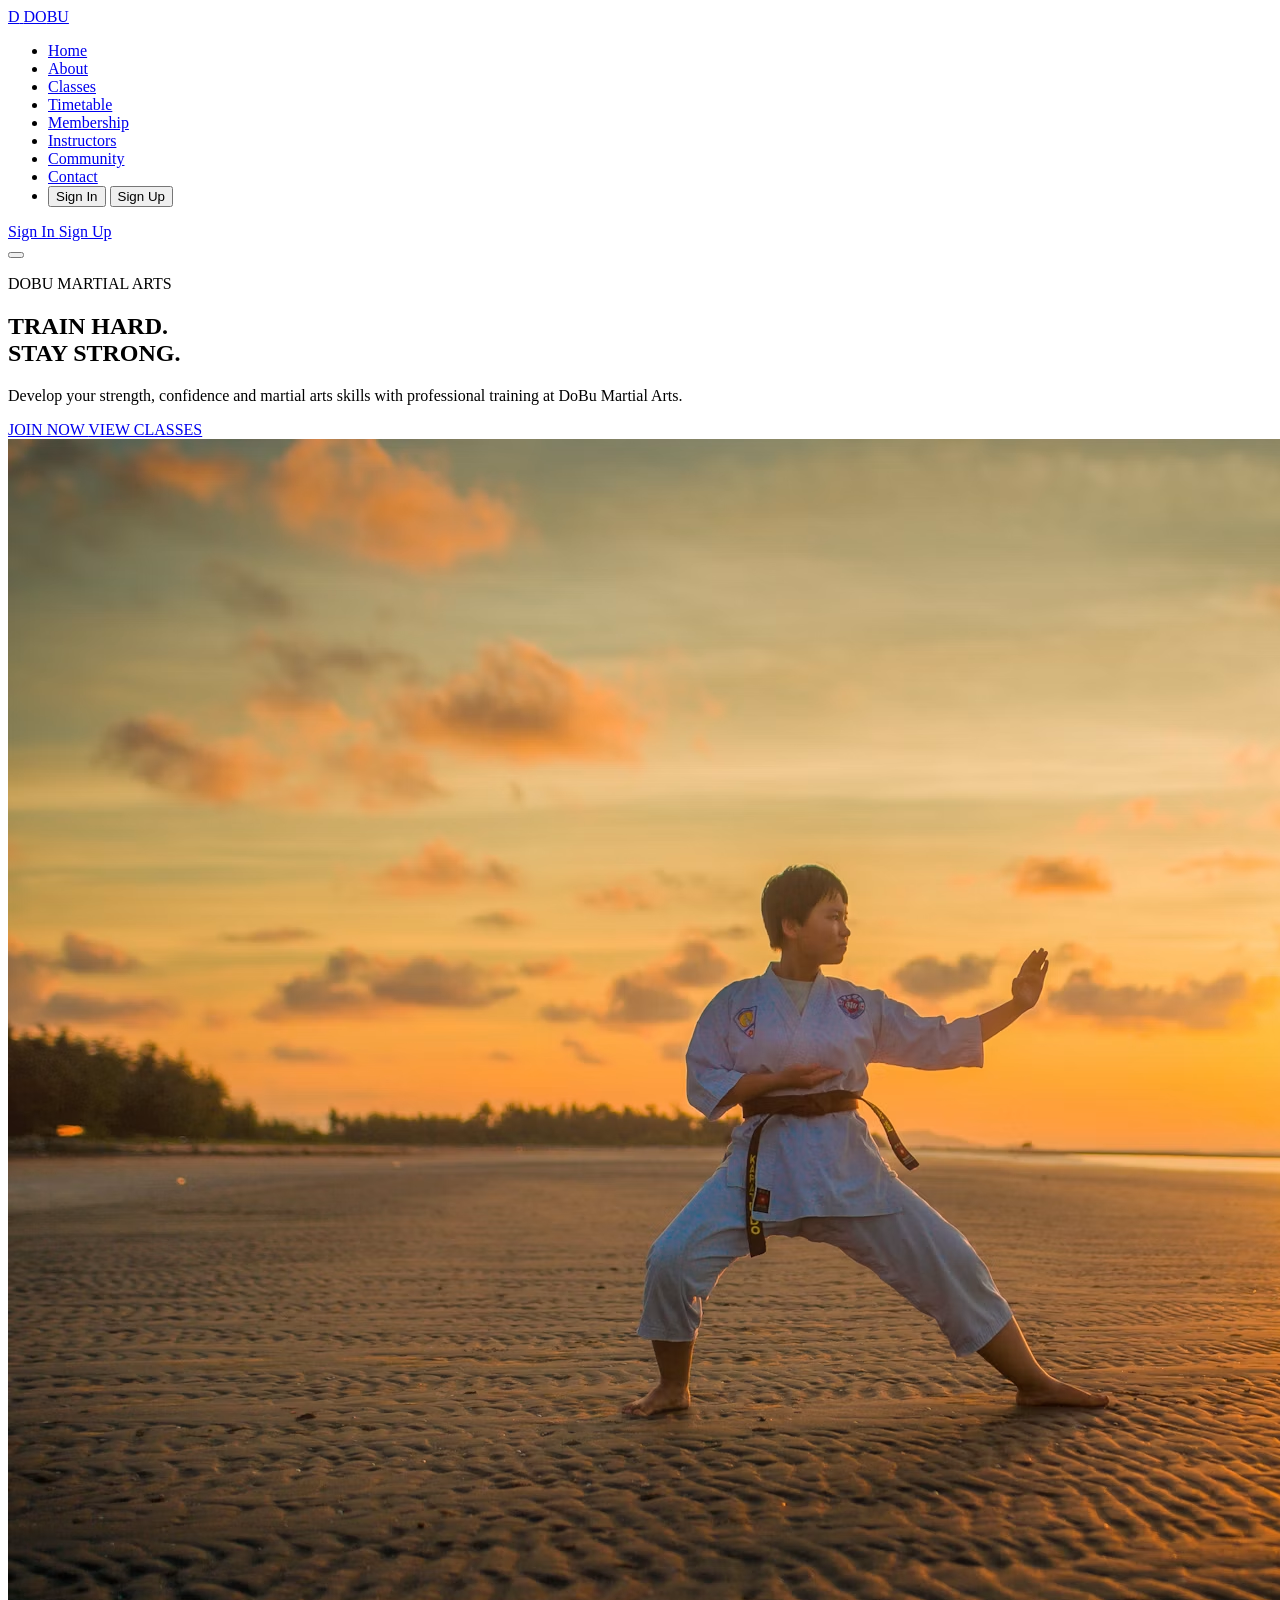
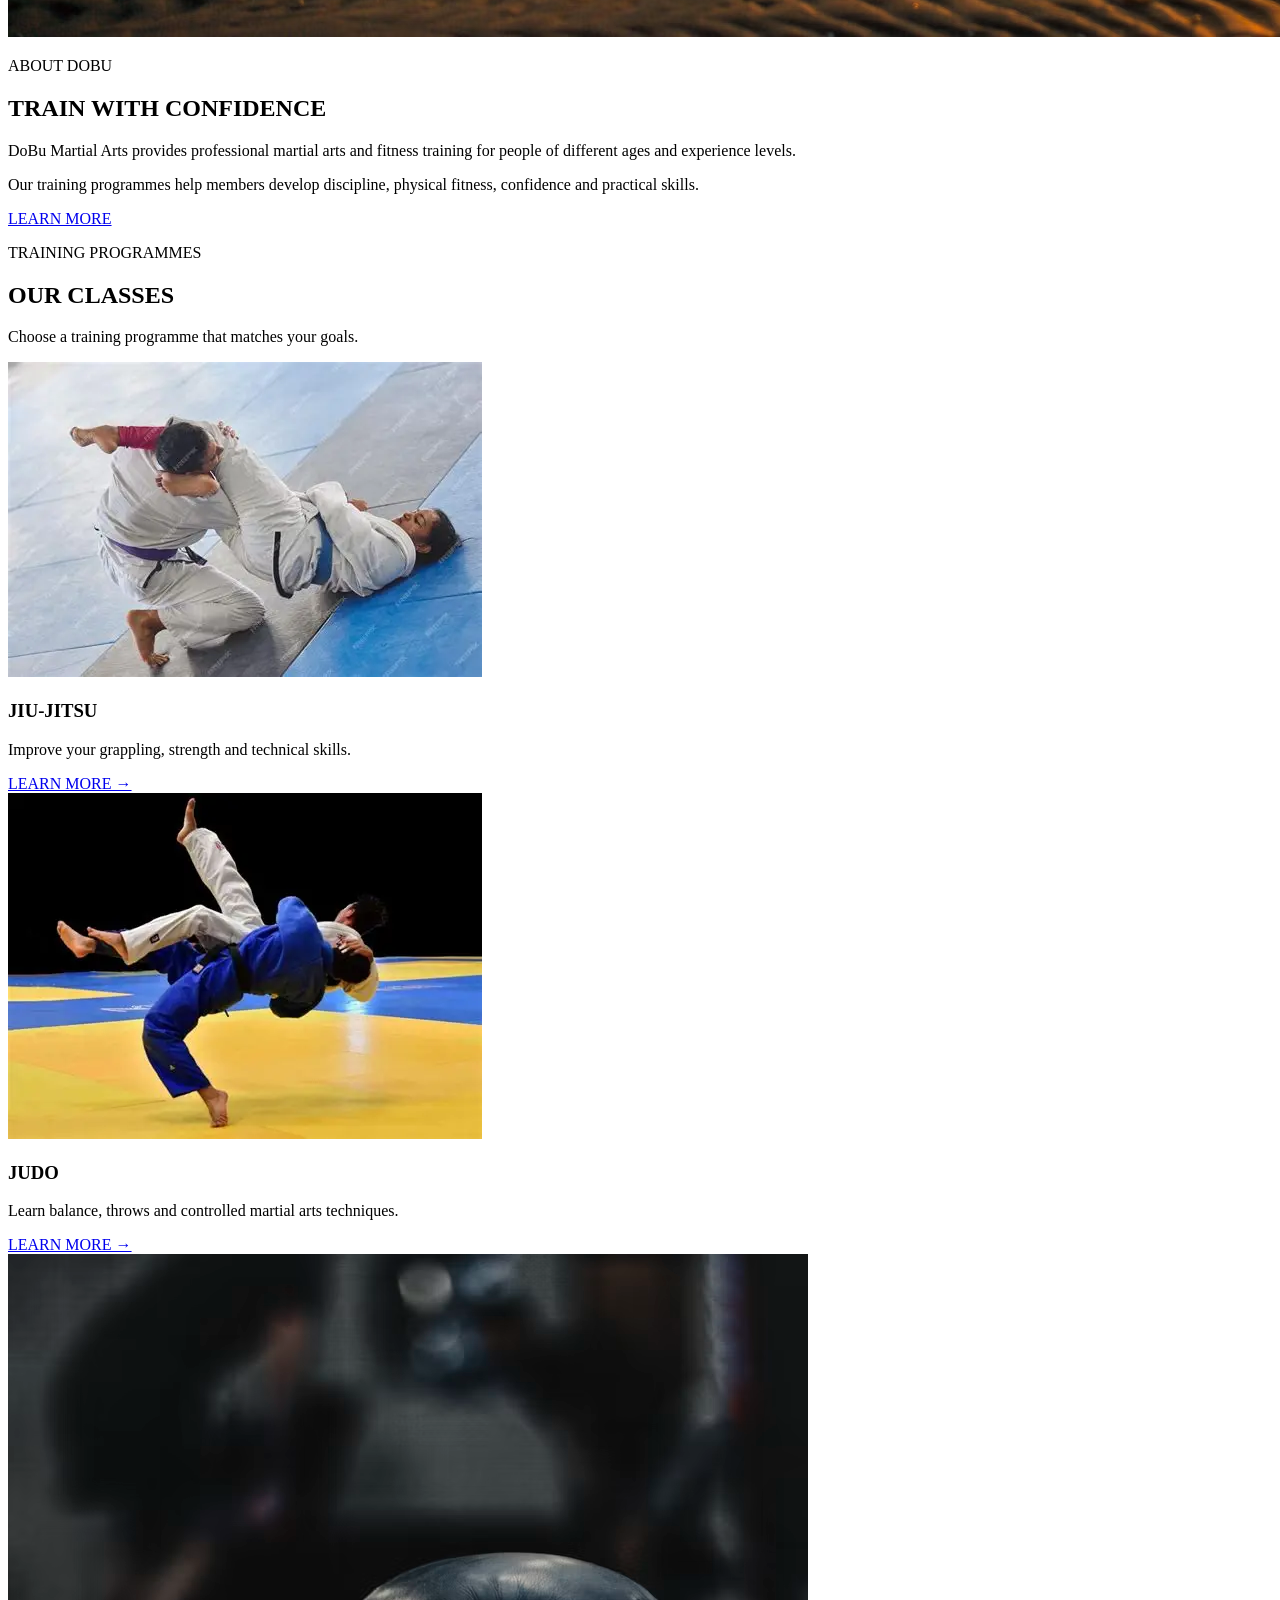
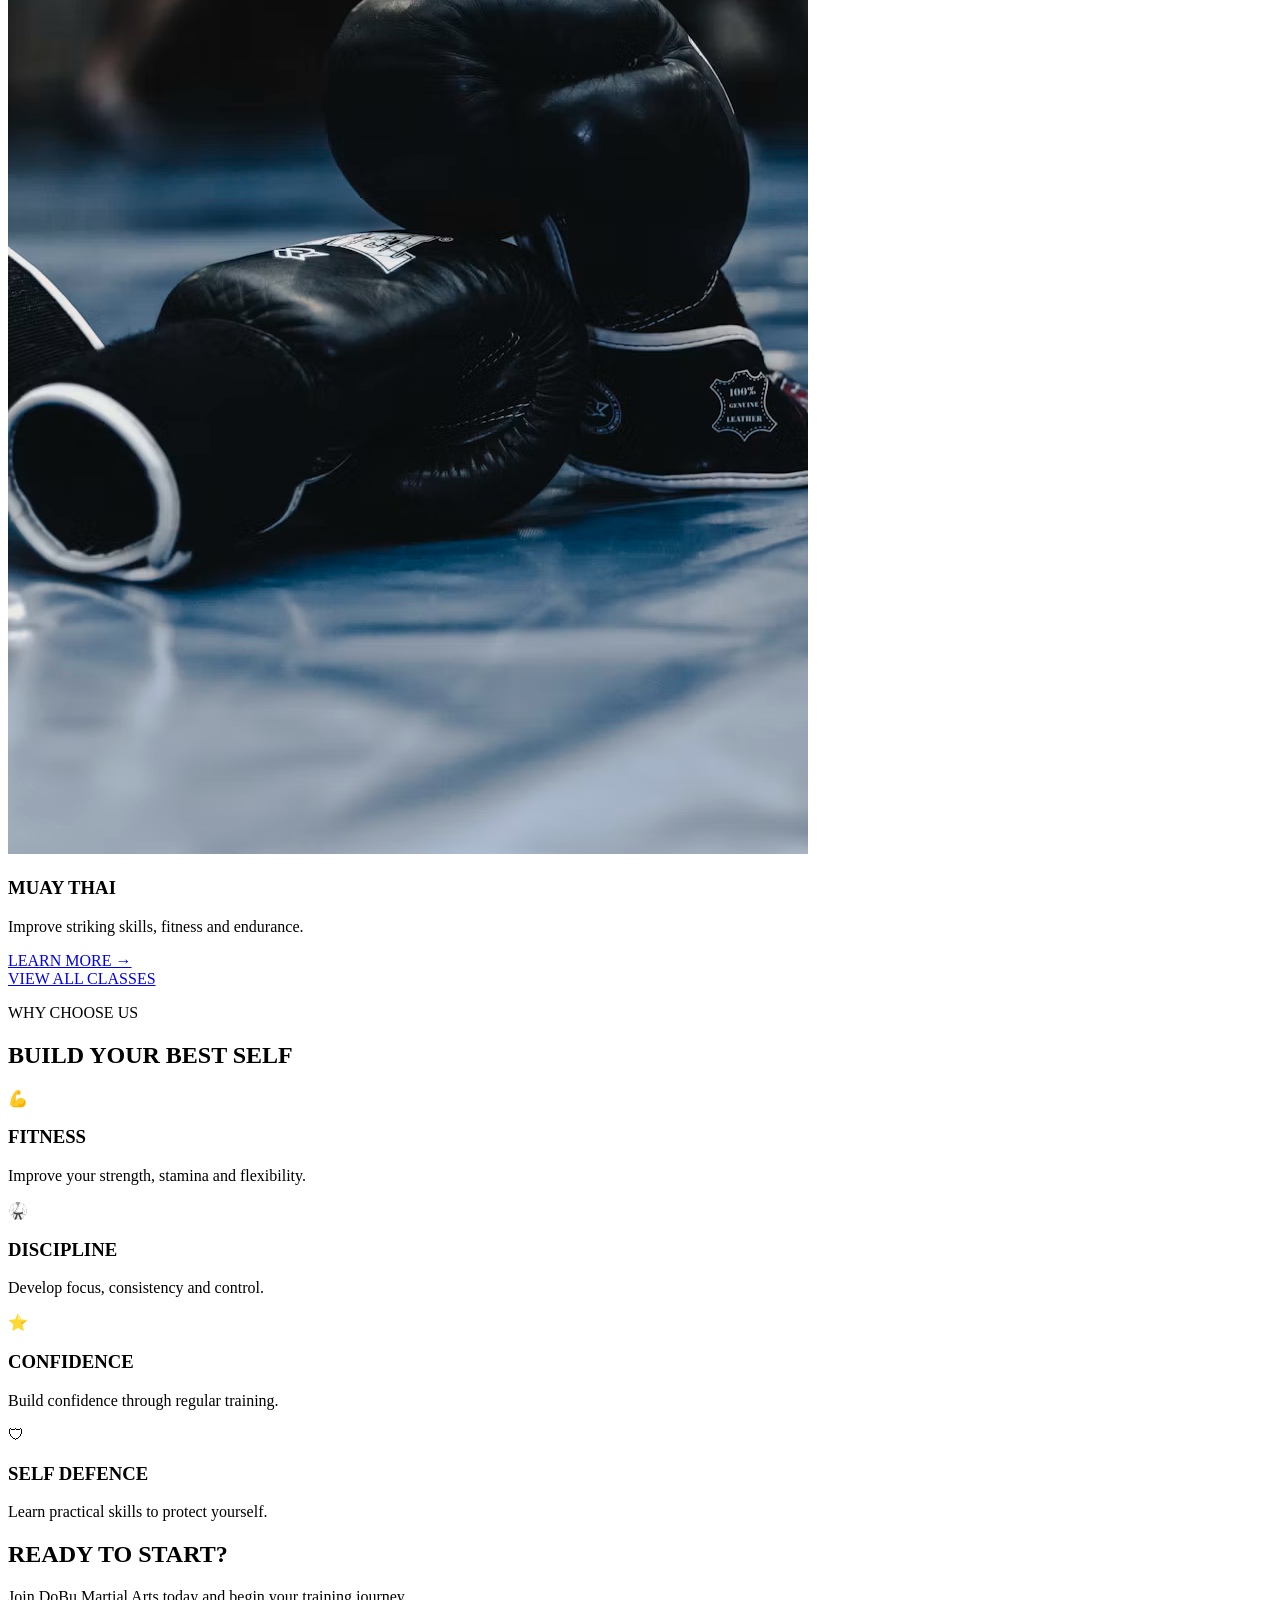
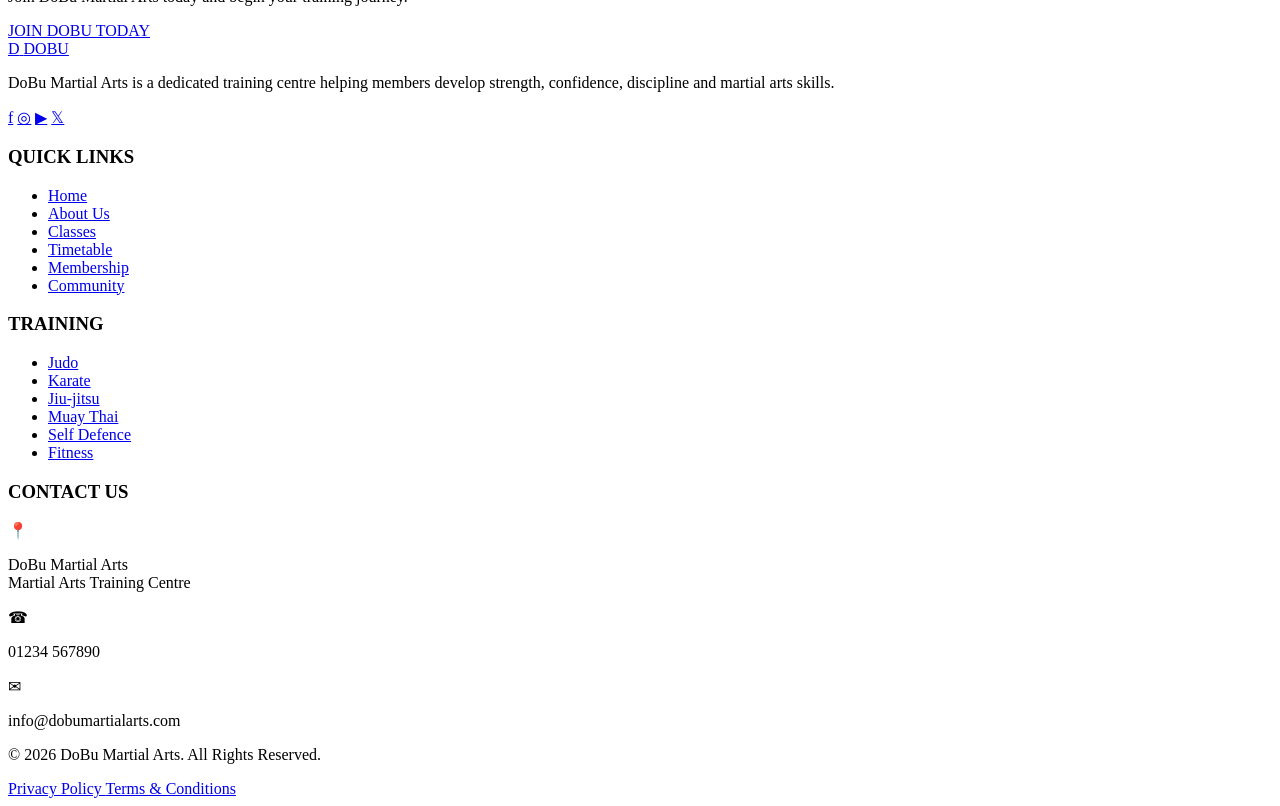
==== index.html @ dfca7b19 "Add files via upload" ====
<!DOCTYPE html>
<html lang="en">

<head>
    <meta charset="UTF-8">
    <meta name="viewport" content="width=device-width, initial-scale=1.0">

    <title>DoBu Martial Arts</title>

    <link rel="stylesheet" href="css/index.css">
    
</head>

<body>
    <!-- header -->

    <header class="main-header">
    <nav class="navbar">

        <!-- Logo -->
        <a href="index.html" class="logo">
            <span class="logo-mark">D</span>
            <span>DO<span class="red-text">BU</span></span>
        </a>

        <!-- Navigation Links -->
        <ul class="nav-menu" id="navMenu">

            <li>
                <a href="index.html">Home</a>
            </li>

            <li>
                <a href="about.html">About</a>
            </li>

            <li>
                <a href="classes.html">Classes</a>
            </li>

            <li>
                <a href="timetable.html">Timetable</a>
            </li>

            <li>
                <a href="membership.html">Membership</a>
            </li>

            <li>
                <a href="instructor.html">Instructors</a>
            </li>

            <li>
                <a href="community.html">Community</a>
            </li>

            <li>
                <a href="contact.html">Contact</a>
            </li>

            <!-- Mobile-Only Action Buttons Inside Menu -->
            <li class="mobile-nav-actions">
                <button type="button" class="login-btn" onclick="window.location.href='signin.html'">
                    Sign In
                </button>
                <button type="button" class="join-btn" onclick="window.location.href='signup.html'">
                    Sign Up
                </button>
            </li>

        </ul>

        <!-- Buttons -->
        <div class="nav-actions">

            <a href="signin.html" class="login-btn">
                Sign In
            </a>

            <a href="signup.html" class="join-btn">
                Sign Up
            </a>

        </div>

        <!-- Mobile Menu Button -->
        <button class="menu-toggle" id="menuToggle">
            <span></span>
            <span></span>
            <span></span>
        </button>

    </nav>
</header>



    <!-- hero -->

    <section class="hero">

        <div class="hero-overlay"></div>

        <div class="container hero-content">

            <p class="hero-small">
                DOBU MARTIAL ARTS
            </p>

            <h1>
                TRAIN HARD.<br>
                <span>STAY STRONG.</span>
            </h1>

            <p class="hero-description">

                Develop your strength, confidence and
                martial arts skills with professional
                training at DoBu Martial Arts.

            </p>


            <div class="hero-buttons">

                <a href="membership.html"
                   class="primary-btn">

                    JOIN NOW

                </a>


                <a href="classes.html"
                   class="secondary-btn">

                    VIEW CLASSES

                </a>

            </div>

        </div>

    </section>

    <!-- about -->
    <section class="about-section">

        <div class="container about-grid">


            <div class="about-image">

                <img
                    src="img/background.avif"
                    alt="Martial Arts Training"
                >

            </div>


            <div class="about-content">

                <p class="section-small">
                    ABOUT DOBU
                </p>

                <h2>
                    TRAIN WITH <span>CONFIDENCE</span>
                </h2>

                <p>

                    DoBu Martial Arts provides professional
                    martial arts and fitness training for
                    people of different ages and experience
                    levels.

                </p>

                <p>

                    Our training programmes help members
                    develop discipline, physical fitness,
                    confidence and practical skills.

                </p>


                <a href="about.html"
                   class="primary-btn">

                    LEARN MORE

                </a>

            </div>


        </div>

    </section>

    <!-- classes -->

    <section class="classes-section">

        <div class="container">


            <div class="section-heading">

                <p class="section-small">
                    TRAINING PROGRAMMES
                </p>

                <h2>
                    OUR <span>CLASSES</span>
                </h2>

                <p>
                    Choose a training programme that
                    matches your goals.
                </p>

            </div>



            <div class="class-grid">


                <!-- Class 1 -->

                <div class="class-card">
                    <img src="img/jujitsu.webp" alt="Jiu Jitsu">

                    <div class="class-content">

                        <h3>
                            JIU-JITSU
                        </h3>

                        <p>
                            Improve your grappling,
                            strength and technical skills.
                        </p>

                        <a href="classes.html">
                            LEARN MORE →
                        </a>

                    </div>

                </div>



                <!-- Class 2 -->

                <div class="class-card">
                    <img src="img/judo.webp" alt="Judo">

                    <div class="class-content">

                        <h3>
                            JUDO
                        </h3>

                        <p>
                            Learn balance, throws and
                            controlled martial arts techniques.
                        </p>

                        <a href="classes.html">
                            LEARN MORE →
                        </a>

                    </div>

                </div>



                <!-- Class 3 -->

                <div class="class-card">

                    <img
                        src="img/muaythai.avif"
                        alt="Muay Thai"
                    >

                    <div class="class-content">

                        <h3>
                            MUAY THAI
                        </h3>

                        <p>
                            Improve striking skills,
                            fitness and endurance.
                        </p>

                        <a href="classes.html">
                            LEARN MORE →
                        </a>

                    </div>

                </div>


            </div>



            <div class="center-btn">

                <a href="classes.html"
                   class="secondary-btn">

                    VIEW ALL CLASSES

                </a>

            </div>


        </div>

    </section>

    <!-- benefit -->

    <section class="benefits-section">

        <div class="container">


            <div class="section-heading">

                <p class="section-small">
                    WHY CHOOSE US
                </p>

                <h2>
                    BUILD YOUR <span>BEST SELF</span>
                </h2>

            </div>



            <div class="benefit-grid">


                <div class="benefit-card">

                    <div class="benefit-icon">
                        💪
                    </div>

                    <h3>
                        FITNESS
                    </h3>

                    <p>
                        Improve your strength,
                        stamina and flexibility.
                    </p>

                </div>



                <div class="benefit-card">

                    <div class="benefit-icon">
                        🥋
                    </div>

                    <h3>
                        DISCIPLINE
                    </h3>

                    <p>
                        Develop focus,
                        consistency and control.
                    </p>

                </div>



                <div class="benefit-card">

                    <div class="benefit-icon">
                        ⭐
                    </div>

                    <h3>
                        CONFIDENCE
                    </h3>

                    <p>
                        Build confidence through
                        regular training.
                    </p>

                </div>



                <div class="benefit-card">

                    <div class="benefit-icon">
                        🛡
                    </div>

                    <h3>
                        SELF DEFENCE
                    </h3>

                    <p>
                        Learn practical skills
                        to protect yourself.
                    </p>

                </div>


            </div>

        </div>

    </section>

    <!-- Cta -->

    <section class="cta-section">

        <div class="container">

            <h2>
                READY TO <span>START?</span>
            </h2>

            <p>
                Join DoBu Martial Arts today and
                begin your training journey.
            </p>


            <a href="signup.html"
               class="primary-btn">

                JOIN DOBU TODAY

            </a>

        </div>

    </section>

    <!-- footer -->

<footer class="dobu-footer">

    <div class="footer-top">

        <div class="footer-container">

            <!-- BRAND -->
            <div class="footer-brand">

                <a href="index.html" class="footer-logo">

                    <span class="footer-logo-mark">D</span>

                    <span>
                        DO<span>BU</span>
                    </span>

                </a>

                <p class="footer-description">
                    DoBu Martial Arts is a dedicated training
                    centre helping members develop strength,
                    confidence, discipline and martial arts skills.
                </p>


                <!-- SOCIAL MEDIA -->

                <div class="footer-social">

                    <a href="#" aria-label="Facebook">f</a>

                    <a href="#" aria-label="Instagram">◎</a>

                    <a href="#" aria-label="YouTube">▶</a>

                    <a href="#" aria-label="X">𝕏</a>

                </div>

            </div>


            <!-- QUICK LINKS -->

            <div class="footer-column">

                <h3>QUICK LINKS</h3>

                <ul>

                    <li>
                        <a href="index.html">Home</a>
                    </li>

                    <li>
                        <a href="about.html">About Us</a>
                    </li>

                    <li>
                        <a href="classes.html">Classes</a>
                    </li>

                    <li>
                        <a href="timetable.html">Timetable</a>
                    </li>

                    <li>
                        <a href="membership.html">Membership</a>
                    </li>

                    <li>
                        <a href="community.html">Community</a>
                    </li>

                </ul>

            </div>


            <!-- TRAINING -->

            <div class="footer-column">

                <h3>TRAINING</h3>

                <ul>

                    <li>
                        <a href="classes.html">
                            Judo
                        </a>
                    </li>

                    <li>
                        <a href="classes.html">
                            Karate
                        </a>
                    </li>

                    <li>
                        <a href="classes.html">
                            Jiu-jitsu
                        </a>
                    </li>

                    <li>
                        <a href="classes.html">
                            Muay Thai
                        </a>
                    </li>

                    <li>
                        <a href="classes.html">
                            Self Defence
                        </a>
                    </li>

                    <li>
                        <a href="classes.html">
                            Fitness
                        </a>
                    </li>

                </ul>

            </div>


            <!-- CONTACT -->

            <div class="footer-column contact-column">

                <h3>CONTACT US</h3>

                <div class="contact-item">

                    <span class="contact-icon">
                        📍
                    </span>

                    <p>
                        DoBu Martial Arts<br>
                        Martial Arts Training Centre
                    </p>

                </div>


                <div class="contact-item">

                    <span class="contact-icon">
                        ☎
                    </span>

                    <p>
                        01234 567890
                    </p>

                </div>


                <div class="contact-item">

                    <span class="contact-icon">
                        ✉
                    </span>

                    <p>
                        info@dobumartialarts.com
                    </p>

                </div>

            </div>

        </div>

    </div>

    <!-- footor button -->

    <div class="footer-bottom">

        <div class="footer-container footer-bottom-content">

            <p>
                © 2026 DoBu Martial Arts.
                All Rights Reserved.
            </p>

            <div class="footer-bottom-links">

                <a href="#">
                    Privacy Policy
                </a>

                <a href="#">
                    Terms & Conditions
                </a>

            </div>

        </div>

    </div>

</footer>


    <script src="Js/index.js"></script>

</body>

</html>
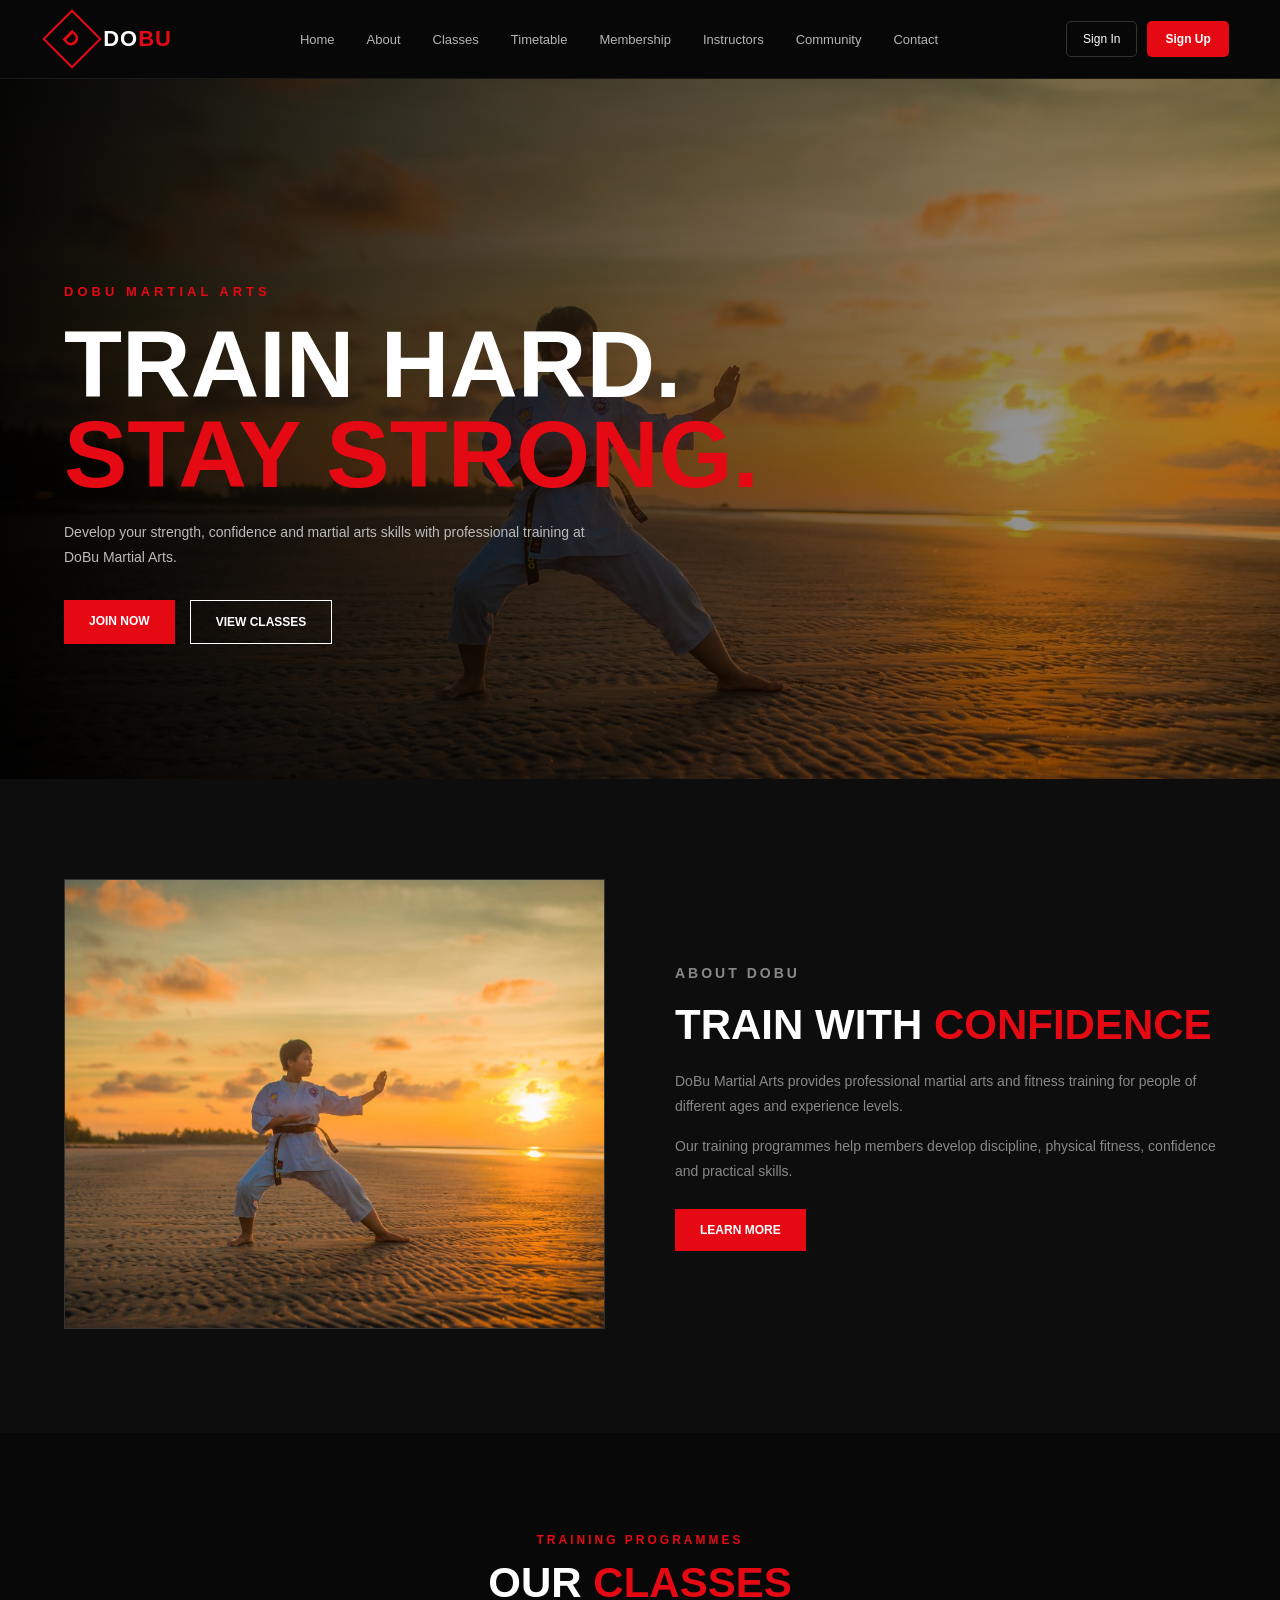
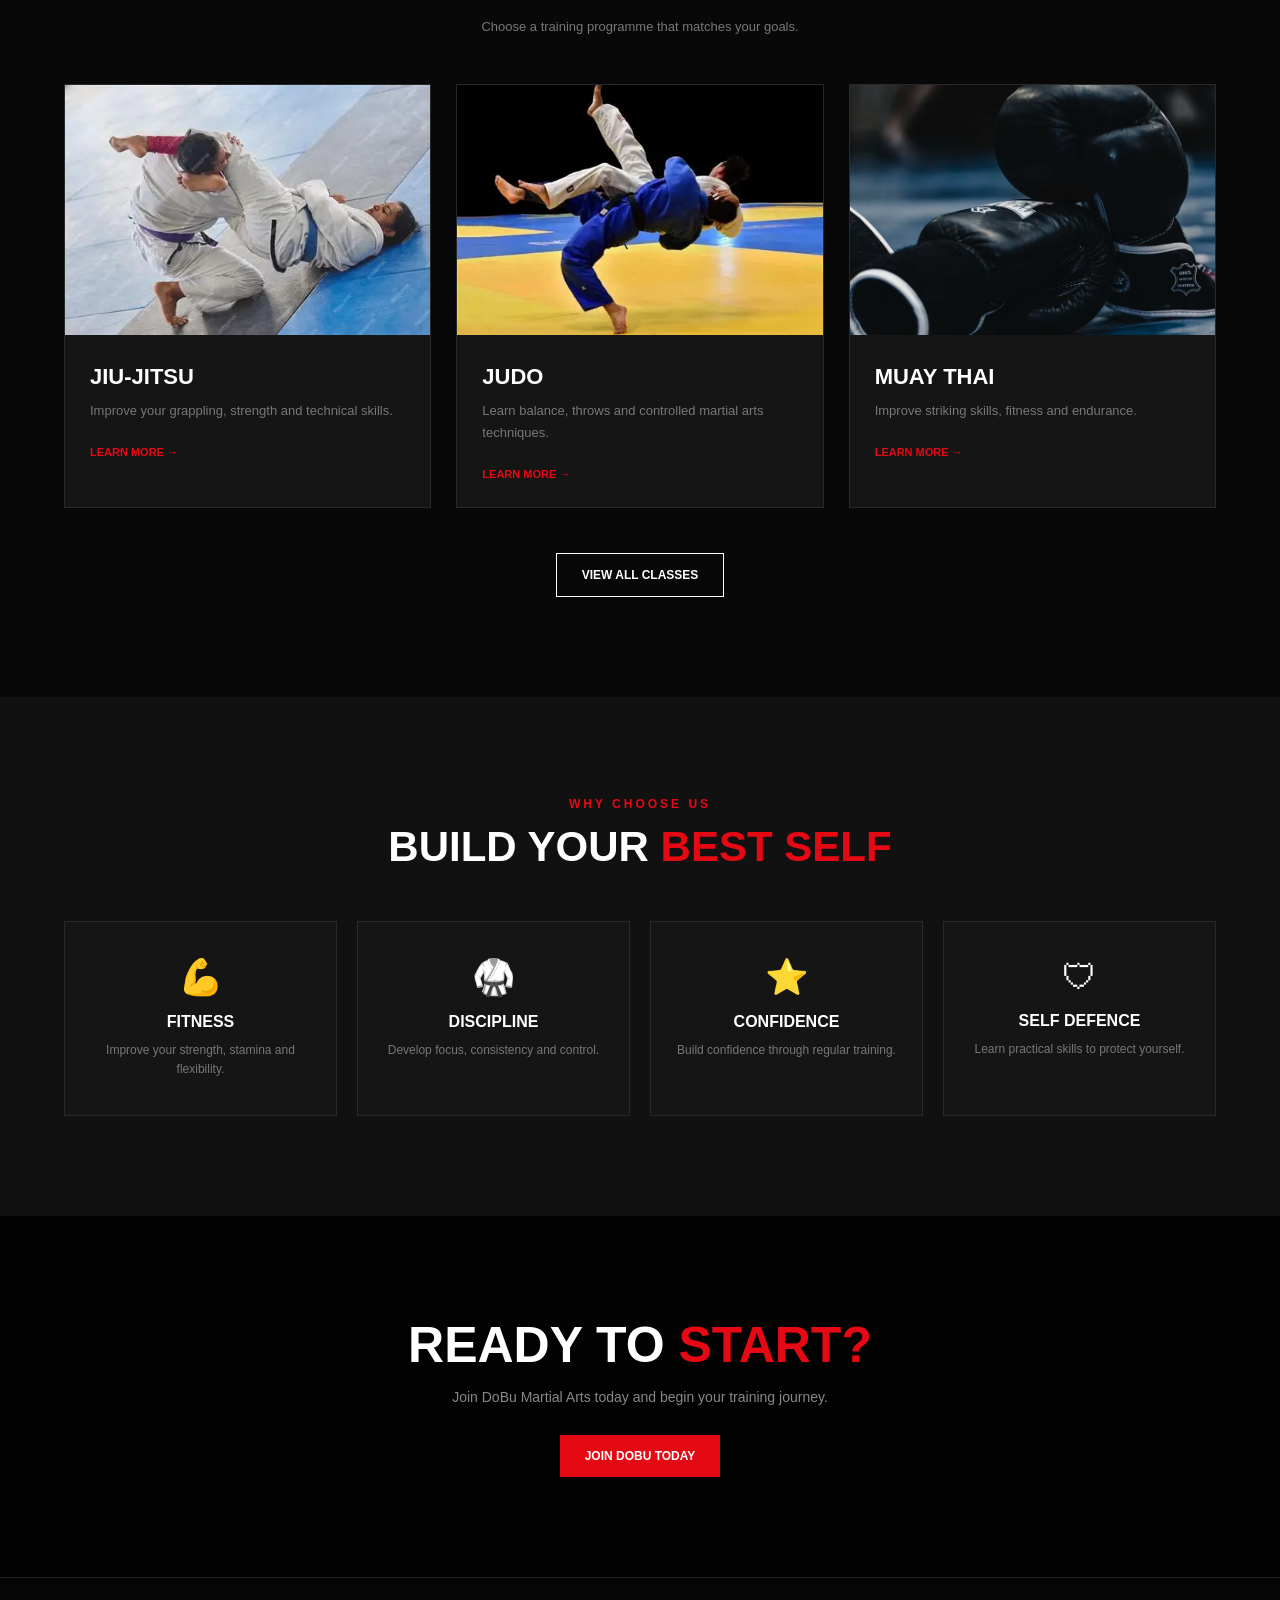
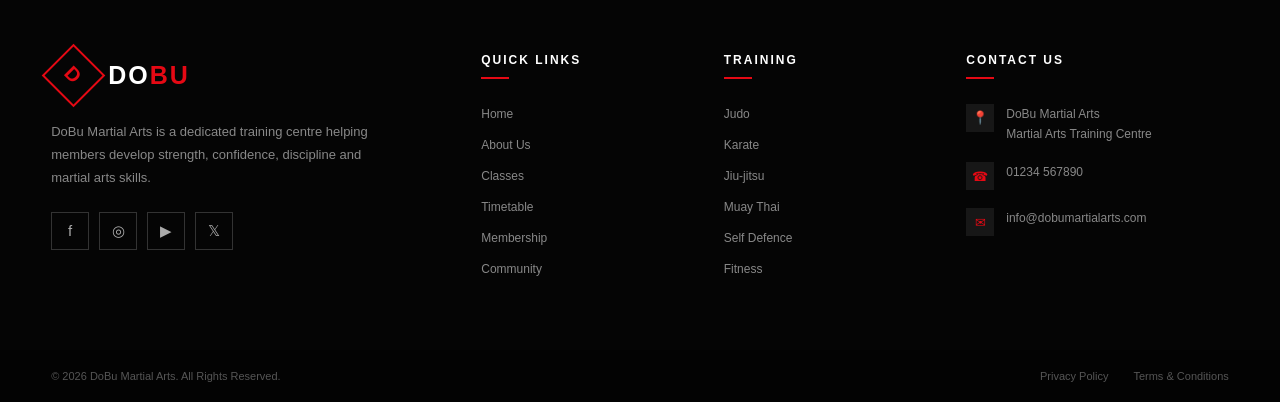
==== commit 7330e50d: "Add files via upload" ====
--- a/index.html
+++ b/index.html
@@ -7,7 +7,7 @@
 
     <title>DoBu Martial Arts</title>
 
-    <link rel="stylesheet" href="css/index.css">
+    <link rel="stylesheet" href="CSS/index.css">
     
 </head>
 
--- a/CSS/index.css
+++ b/CSS/index.css
@@ -0,0 +1,1314 @@
+/* =========================
+   RESET
+========================= */
+
+* {
+    margin: 0;
+    padding: 0;
+    box-sizing: border-box;
+}
+
+html {
+    scroll-behavior: smooth;
+}
+
+body {
+    font-family: Arial, Helvetica, sans-serif;
+    background: #080808;
+    color: white;
+}
+
+:root {
+    --red: #e50914;
+    --dark-red: #b20710;
+    --black: #080808;
+    --dark: #111;
+    --card: #151515;
+    --gray: #888;
+}
+
+a {
+    text-decoration: none;
+    color: inherit;
+}
+
+.container {
+    width: 90%;
+    max-width: 1200px;
+    margin: auto;
+}
+
+/* =========================
+   NAVBAR
+========================= */
+
+* {
+    margin: 0;
+    padding: 0;
+    box-sizing: border-box;
+}
+
+.main-header {
+    width: 100%;
+    position: sticky;
+    top: 0;
+    z-index: 1000;
+
+    background: rgba(8, 8, 8, 0.95);
+
+    border-bottom: 1px solid rgba(255, 255, 255, 0.08);
+
+    backdrop-filter: blur(10px);
+}
+
+.navbar {
+    width: 92%;
+    max-width: 1300px;
+    height: 78px;
+
+    margin: auto;
+
+    display: flex;
+    align-items: center;
+    justify-content: space-between;
+}
+
+
+/* =========================
+   LOGO
+========================= */
+
+.logo {
+    display: flex;
+    align-items: center;
+    gap: 10px;
+
+    color: white;
+
+    text-decoration: none;
+
+    font-size: 22px;
+    font-weight: 800;
+
+    letter-spacing: 1px;
+}
+
+.logo-mark {
+    width: 42px;
+    height: 42px;
+
+    display: flex;
+    justify-content: center;
+    align-items: center;
+
+    border: 2px solid #e50914;
+
+    color: #e50914;
+
+    font-size: 20px;
+
+    transform: rotate(45deg);
+}
+
+.logo-mark::first-letter {
+    transform: rotate(-45deg);
+}
+
+.red-text {
+    color: #e50914;
+}
+
+
+/* =========================
+   NAVIGATION LINKS
+========================= */
+
+.nav-menu {
+    display: flex;
+    align-items: center;
+
+    gap: 8px;
+
+    list-style: none;
+}
+
+.nav-menu a {
+    position: relative;
+
+    display: block;
+
+    padding: 10px 12px;
+
+    color: #b5b5b5;
+
+    text-decoration: none;
+
+    font-size: 13px;
+
+    transition: 0.3s;
+}
+
+.nav-menu a::after {
+    content: "";
+
+    position: absolute;
+
+    left: 50%;
+    bottom: 3px;
+
+    width: 0;
+    height: 2px;
+
+    background: #e50914;
+
+    transform: translateX(-50%);
+
+    transition: 0.3s;
+}
+
+.nav-menu a:hover {
+    color: white;
+}
+
+.nav-menu a:hover::after,
+.nav-menu a.active::after {
+    width: 65%;
+}
+
+.nav-menu a.active {
+    color: #e50914;
+}
+
+
+/* =========================
+   BUTTONS
+========================= */
+
+.nav-actions {
+    display: flex;
+    align-items: center;
+    gap: 10px;
+}
+
+.login-btn {
+    padding: 10px 16px;
+
+    color: white;
+
+    border: 1px solid #333;
+
+    border-radius: 5px;
+
+    text-decoration: none;
+
+    font-size: 12px;
+
+    transition: 0.3s;
+}
+
+.login-btn:hover {
+    border-color: #e50914;
+
+    color: #e50914;
+}
+
+.join-btn {
+    padding: 11px 18px;
+
+    background: #e50914;
+
+    color: white;
+
+    border-radius: 5px;
+
+    text-decoration: none;
+
+    font-size: 12px;
+    font-weight: bold;
+
+    transition: 0.3s;
+}
+
+.join-btn:hover {
+    background: #bb0710;
+
+    transform: translateY(-2px);
+}
+
+.mobile-nav-actions {
+    display: none;
+}
+
+
+/* =========================
+   MOBILE MENU BUTTON
+========================= */
+
+.menu-toggle {
+    display: none;
+
+    width: 42px;
+    height: 42px;
+
+    background: transparent;
+
+    border: 1px solid #333;
+
+    cursor: pointer;
+
+    border-radius: 5px;
+}
+
+.menu-toggle span {
+    display: block;
+
+    width: 20px;
+    height: 2px;
+
+    background: white;
+
+    margin: 5px auto;
+
+    transition: 0.3s;
+}
+
+
+
+/* =========================
+   HERO
+========================= */
+
+.hero {
+
+    min-height: 700px;
+
+    position: relative;
+
+    display: flex;
+
+    align-items: center;
+
+    background:
+
+        url("../img/background.avif")
+
+        center / cover;
+}
+
+.hero-overlay {
+
+    position: absolute;
+
+    inset: 0;
+
+    background:
+
+        linear-gradient(
+            90deg,
+            rgba(0,0,0,0.95),
+            rgba(0,0,0,0.6),
+            rgba(0,0,0,0.3)
+        );
+}
+
+.hero-content {
+
+    position: relative;
+
+    z-index: 2;
+
+    padding-top: 70px;
+}
+
+.hero-small {
+
+    color: var(--red);
+
+    letter-spacing: 4px;
+
+    font-size: 13px;
+
+    font-weight: bold;
+}
+
+.hero h1 {
+
+    font-size: clamp(55px, 8vw, 95px);
+
+    line-height: 0.95;
+
+    margin: 20px 0;
+
+    font-weight: 900;
+}
+
+.hero h1 span {
+
+    color: var(--red);
+}
+
+.hero-description {
+
+    max-width: 550px;
+
+    color: #bbb;
+
+    line-height: 1.8;
+
+    font-size: 14px;
+}
+
+
+/* HERO BUTTONS */
+
+.hero-buttons {
+
+    display: flex;
+
+    gap: 15px;
+
+    margin-top: 30px;
+}
+
+.primary-btn {
+
+    display: inline-block;
+
+    background: var(--red);
+
+    padding: 14px 25px;
+
+    font-size: 12px;
+
+    font-weight: bold;
+
+    transition: 0.3s;
+}
+
+.primary-btn:hover {
+
+    background: var(--dark-red);
+
+    transform: translateY(-3px);
+}
+
+.secondary-btn {
+
+    display: inline-block;
+
+    border: 1px solid white;
+
+    padding: 14px 25px;
+
+    font-size: 12px;
+
+    font-weight: bold;
+
+    transition: 0.3s;
+}
+
+.secondary-btn:hover {
+
+    background: white;
+
+    color: black;
+}
+
+
+/* =========================
+   ABOUT
+========================= */
+
+.about-section {
+
+    padding: 100px 0;
+
+    background: #0d0d0d;
+}
+
+.about-grid {
+
+    display: grid;
+
+    grid-template-columns: 1fr 1fr;
+
+    gap: 70px;
+
+    align-items: center;
+}
+
+.about-image img {
+
+    width: 100%;
+
+    height: 450px;
+
+    object-fit: cover;
+
+    border: 1px solid #333;
+}
+
+.section-small {
+
+    color: var(--red);
+
+    font-size: 12px;
+
+    letter-spacing: 3px;
+
+    font-weight: bold;
+
+    margin-bottom: 12px;
+}
+
+.about-content h2 {
+
+    font-size: 42px;
+
+    margin-bottom: 20px;
+}
+
+.about-content h2 span {
+
+    color: var(--red);
+}
+
+.about-content p {
+
+    color: #888;
+
+    font-size: 14px;
+
+    line-height: 1.8;
+
+    margin-bottom: 15px;
+}
+
+.about-content .primary-btn {
+
+    margin-top: 10px;
+}
+
+
+/* =========================
+   SECTION HEADING
+========================= */
+
+.section-heading {
+
+    text-align: center;
+
+    margin-bottom: 50px;
+}
+
+.section-heading h2 {
+
+    font-size: 42px;
+
+    margin-bottom: 12px;
+}
+
+.section-heading h2 span {
+
+    color: var(--red);
+}
+
+.section-heading > p:last-child {
+
+    color: #777;
+
+    font-size: 13px;
+}
+
+
+/* =========================
+   CLASSES
+========================= */
+
+.classes-section {
+
+    padding: 100px 0;
+
+    background: #080808;
+}
+
+.class-grid {
+
+    display: grid;
+
+    grid-template-columns: repeat(3, 1fr);
+
+    gap: 25px;
+}
+
+.class-card {
+
+    background: var(--card);
+
+    border: 1px solid #292929;
+
+    overflow: hidden;
+
+    transition: 0.4s;
+}
+
+.class-card:hover {
+
+    transform: translateY(-10px);
+
+    border-color: var(--red);
+}
+
+.class-card img {
+
+    width: 100%;
+
+    height: 250px;
+
+    object-fit: cover;
+
+    transition: 0.5s;
+}
+
+.class-card:hover img {
+
+    transform: scale(1.08);
+}
+
+.class-content {
+
+    padding: 25px;
+}
+
+.class-content h3 {
+
+    font-size: 22px;
+
+    margin-bottom: 10px;
+}
+
+.class-content p {
+
+    color: #777;
+
+    font-size: 13px;
+
+    line-height: 1.7;
+
+    margin-bottom: 20px;
+}
+
+.class-content a {
+
+    color: var(--red);
+
+    font-size: 11px;
+
+    font-weight: bold;
+}
+
+.center-btn {
+
+    text-align: center;
+
+    margin-top: 45px;
+}
+
+
+/* =========================
+   BENEFITS
+========================= */
+
+.benefits-section {
+
+    padding: 100px 0;
+
+    background: #111;
+}
+
+.benefit-grid {
+
+    display: grid;
+
+    grid-template-columns: repeat(4, 1fr);
+
+    gap: 20px;
+}
+
+.benefit-card {
+
+    text-align: center;
+
+    padding: 35px 20px;
+
+    border: 1px solid #292929;
+
+    background: #151515;
+
+    transition: 0.3s;
+}
+
+.benefit-card:hover {
+
+    border-color: var(--red);
+
+    transform: translateY(-5px);
+}
+
+.benefit-icon {
+
+    font-size: 35px;
+
+    margin-bottom: 15px;
+}
+
+.benefit-card h3 {
+
+    font-size: 16px;
+
+    margin-bottom: 10px;
+}
+
+.benefit-card p {
+
+    color: #777;
+
+    font-size: 12px;
+
+    line-height: 1.6;
+}
+
+
+/* =========================
+   CTA
+========================= */
+
+.cta-section {
+
+    padding: 100px 0;
+
+    text-align: center;
+
+    background:
+
+        linear-gradient(
+            rgba(0,0,0,0.9),
+            rgba(0,0,0,0.9)
+        ),
+
+        #151515;
+}
+
+.cta-section h2 {
+
+    font-size: 50px;
+}
+
+.cta-section h2 span {
+
+    color: var(--red);
+}
+
+.cta-section p {
+
+    color: #888;
+
+    margin: 15px 0 30px;
+
+    font-size: 14px;
+}
+
+/* =========================
+   DOBU FOOTER
+========================= */
+
+.dobu-footer {
+    background: #050505;
+    color: #ffffff;
+    border-top: 1px solid #222;
+}
+
+
+/* =========================
+   FOOTER TOP
+========================= */
+
+.footer-top {
+    padding: 75px 0 60px;
+}
+
+.footer-container {
+    width: 92%;
+    max-width: 1250px;
+    margin: auto;
+}
+
+.footer-top .footer-container {
+    display: grid;
+    grid-template-columns: 2fr 1fr 1fr 1.4fr;
+    gap: 55px;
+}
+
+
+/* =========================
+   LOGO
+========================= */
+
+.footer-logo {
+    display: inline-flex;
+    align-items: center;
+    gap: 12px;
+
+    color: white;
+
+    text-decoration: none;
+
+    font-size: 25px;
+    font-weight: 800;
+
+    letter-spacing: 2px;
+}
+
+.footer-logo-mark {
+    width: 45px;
+    height: 45px;
+
+    display: flex;
+    align-items: center;
+    justify-content: center;
+
+    border: 2px solid #e50914;
+
+    color: #e50914;
+
+    font-size: 20px;
+    font-weight: bold;
+    transform: rotate(45deg);
+}
+
+.logo-mark::first-letter {
+    transform: rotate(-45deg);
+}
+
+.footer-logo span span {
+    color: #e50914;
+}
+
+
+/* =========================
+   DESCRIPTION
+========================= */
+
+.footer-description {
+    max-width: 330px;
+
+    color: #888;
+
+    font-size: 13px;
+
+    line-height: 1.8;
+
+    margin: 22px 0;
+}
+
+
+/* =========================
+   SOCIAL MEDIA
+========================= */
+
+.footer-social {
+    display: flex;
+    gap: 10px;
+}
+
+.footer-social a {
+    width: 38px;
+    height: 38px;
+
+    display: flex;
+    align-items: center;
+    justify-content: center;
+
+    border: 1px solid #333;
+
+    color: #aaa;
+
+    text-decoration: none;
+
+    font-size: 15px;
+
+    transition: 0.3s;
+}
+
+.footer-social a:hover {
+    border-color: #e50914;
+
+    background: #e50914;
+
+    color: white;
+
+    transform: translateY(-3px);
+}
+
+
+/* =========================
+   FOOTER COLUMNS
+========================= */
+
+.footer-column h3 {
+    position: relative;
+
+    font-size: 12px;
+
+    letter-spacing: 2px;
+
+    margin-bottom: 25px;
+
+    padding-bottom: 12px;
+}
+
+.footer-column h3::after {
+    content: "";
+
+    position: absolute;
+
+    left: 0;
+    bottom: 0;
+
+    width: 28px;
+    height: 2px;
+
+    background: #e50914;
+}
+
+.footer-column ul {
+    list-style: none;
+}
+
+.footer-column li {
+    margin-bottom: 13px;
+}
+
+.footer-column a {
+    color: #888;
+
+    font-size: 12px;
+
+    text-decoration: none;
+
+    transition: 0.3s;
+}
+
+.footer-column a:hover {
+    color: #e50914;
+
+    padding-left: 5px;
+}
+
+
+/* =========================
+   CONTACT
+========================= */
+
+.contact-item {
+    display: flex;
+
+    align-items: flex-start;
+
+    gap: 12px;
+
+    margin-bottom: 18px;
+}
+
+.contact-icon {
+    width: 28px;
+    height: 28px;
+
+    display: flex;
+    align-items: center;
+    justify-content: center;
+
+    background: #171717;
+
+    color: #e50914;
+
+    font-size: 13px;
+
+    flex-shrink: 0;
+}
+
+.contact-item p {
+    color: #888;
+
+    font-size: 12px;
+
+    line-height: 1.7;
+}
+
+/* =========================
+   FOOTER BOTTOM
+========================= */
+
+.footer-bottom {
+    padding: 20px 0;
+
+    background: #030303;
+}
+
+.footer-bottom-content {
+    display: flex;
+
+    justify-content: space-between;
+
+    align-items: center;
+}
+
+.footer-bottom p {
+    color: #555;
+
+    font-size: 11px;
+}
+
+.footer-bottom-links {
+    display: flex;
+
+    gap: 25px;
+}
+
+.footer-bottom-links a {
+    color: #555;
+
+    font-size: 11px;
+
+    text-decoration: none;
+
+    transition: 0.3s;
+}
+
+.footer-bottom-links a:hover {
+    color: #e50914;
+}
+
+
+/* =========================
+   RESPONSIVE
+========================= */
+
+@media (max-width: 1000px) {
+
+    .nav-links {
+
+        gap: 10px;
+    }
+
+    .nav-links a {
+
+        font-size: 10px;
+    }
+
+    .about-grid {
+
+        gap: 40px;
+    }
+
+    .benefit-grid {
+
+        grid-template-columns:
+        repeat(2, 1fr);
+    }
+
+}
+
+
+@media (max-width: 750px) {
+
+    .nav-links {
+
+        display: none;
+
+        position: absolute;
+
+        top: 75px;
+
+        left: 0;
+
+        width: 100%;
+
+        flex-direction: column;
+
+        background: #111;
+
+        padding: 20px;
+
+        text-align: center;
+    }
+
+    .nav-links.show {
+
+        display: flex;
+    }
+
+    .nav-buttons {
+
+        display: none;
+    }
+
+    .menu-btn {
+
+        display: block;
+    }
+
+    .hero {
+
+        min-height: 600px;
+    }
+
+    .hero h1 {
+
+        font-size: 55px;
+    }
+
+    .about-grid {
+
+        grid-template-columns: 1fr;
+    }
+
+    .about-image img {
+
+        height: 350px;
+    }
+
+    .class-grid {
+
+        grid-template-columns: 1fr;
+    }
+
+    .footer-grid {
+
+        grid-template-columns: 1fr;
+    }
+    
+    .footer-top .footer-container {
+        grid-template-columns: 1fr;
+        gap: 30px;
+    }
+
+    .footer-bottom-content {
+        flex-direction: column;
+        text-align: center;
+    }
+
+    .footer-bottom-links {
+        justify-content: center;
+    }
+
+
+}
+
+
+@media (max-width: 500px) {
+
+    .hero h1 {
+
+        font-size: 45px;
+    }
+
+    .hero-buttons {
+
+        flex-direction: column;
+
+        align-items: flex-start;
+    }
+
+    .section-heading h2 {
+
+        font-size: 32px;
+    }
+
+    .about-content h2 {
+
+        font-size: 32px;
+    }
+
+    .benefit-grid {
+
+        grid-template-columns: 1fr;
+    }
+
+    .cta-section h2 {
+
+        font-size: 36px;
+    }
+
+    .footer-top .footer-container {
+        grid-template-columns: 1fr;
+        gap: 30px;
+    }
+
+    .footer-bottom-content {
+        flex-direction: column;
+        text-align: center;
+    }
+
+    .footer-bottom-links {
+        justify-content: center;
+    }
+}
+
+
+/* =========================
+   TABLET
+========================= */
+
+@media (max-width: 1100px) {
+
+    .nav-menu {
+        gap: 0;
+    }
+
+    .nav-menu a {
+        padding: 10px 8px;
+        font-size: 12px;
+    }
+
+    .dobu-footer{
+        flex-direction: column;
+        gap: 20px;
+    }
+
+}
+
+
+/* =========================
+   MOBILE
+========================= */
+
+@media (max-width: 850px) {
+
+    .navbar {
+        height: 70px;
+    }
+
+
+    .nav-actions {
+        display: none;
+    }
+
+
+    .menu-toggle {
+        display: block;
+    }
+
+
+    .nav-menu {
+        position: absolute;
+
+        top: 70px;
+        left: 0;
+
+        width: 100%;
+
+        display: flex;
+
+        flex-direction: column;
+
+        background: #0c0c0c;
+
+        border-bottom: 1px solid #222;
+
+        padding: 20px;
+
+        gap: 5px;
+
+
+        opacity: 0;
+
+        visibility: hidden;
+
+        transform: translateY(-20px);
+
+        transition: 0.3s;
+    }
+
+
+    .nav-menu.show {
+        opacity: 1;
+
+        visibility: visible;
+
+        transform: translateY(0);
+    }
+
+
+    .nav-menu li {
+        width: 100%;
+    }
+
+
+    .nav-menu a {
+        width: 100%;
+
+        text-align: center;
+
+        padding: 14px;
+
+        border-bottom: 1px solid #1e1e1e;
+    }
+
+
+    .nav-menu a::after {
+        display: none;
+    }
+
+
+    .nav-menu a:hover,
+    .nav-menu a.active {
+        background: #171717;
+
+        color: #e50914;
+    }
+
+    .mobile-nav-actions {
+        display: flex;
+        flex-direction: column;
+        gap: 10px;
+        width: 100%;
+        padding: 15px 20px 5px;
+    }
+
+    .mobile-nav-actions .login-btn,
+    .mobile-nav-actions .join-btn {
+        width: 100%;
+        padding: 13px;
+        font-size: 13px;
+    }
+
+    .mobile-nav-actions .login-btn {
+        background: #171717;
+    }
+
+
+}
+
+
+/* =========================
+   SMALL MOBILE
+========================= */
+
+@media (max-width: 480px) {
+
+    .navbar {
+        width: 90%;
+    }
+
+    .logo {
+        font-size: 18px;
+    }
+
+    .logo-mark {
+        width: 36px;
+        height: 36px;
+    }
+
+}
+
